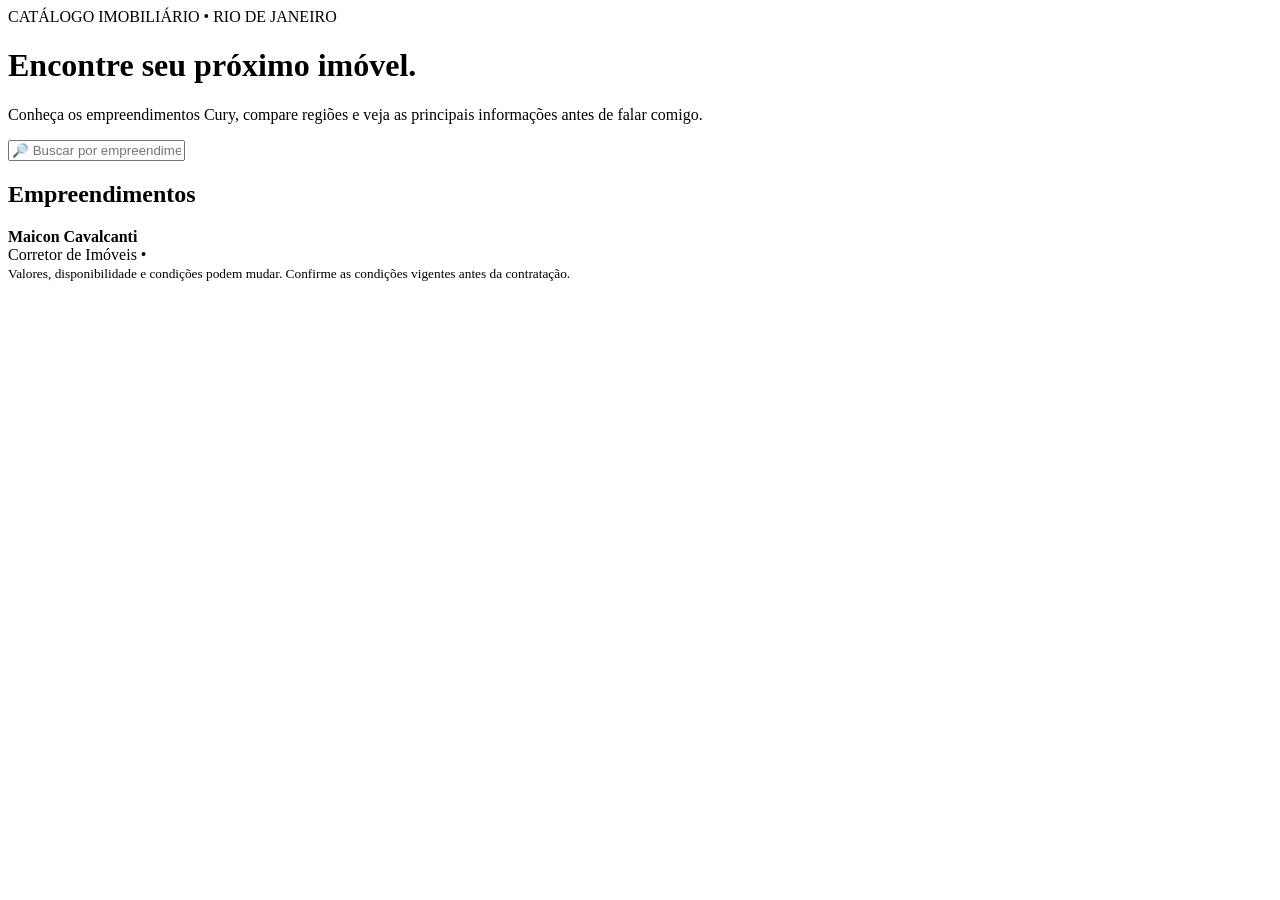
==== index.html @ d4d4936f "Add files via upload" ====
<!doctype html><html lang="pt-BR"><head>
<meta charset="utf-8"><meta name="viewport" content="width=device-width,initial-scale=1">
<title>Catálogo Cury RJ | Maicon Cavalcanti</title><meta name="description" content="Catálogo online de empreendimentos Cury no Rio de Janeiro.">
<link rel="stylesheet" href="css/style.css"></head><body>
<header class="hero"><div class="wrap"><div class="brand">CATÁLOGO IMOBILIÁRIO • RIO DE JANEIRO</div>
<h1>Encontre seu próximo imóvel.</h1><p>Conheça os empreendimentos Cury, compare regiões e veja as principais informações antes de falar comigo.</p></div></header>
<section class="search"><input id="search" placeholder="🔎 Buscar por empreendimento, região ou bairro..."><div class="filters" id="filters"></div></section>
<section class="section wrap" id="catalog"><h2>Empreendimentos</h2><div id="grid" class="grid"></div></section>
<footer><strong id="broker">Maicon Cavalcanti</strong><br>Corretor de Imóveis • <span id="phone"></span><br><small>Valores, disponibilidade e condições podem mudar. Confirme as condições vigentes antes da contratação.</small></footer>
<script src="js/data.js"></script><script src="js/app.js"></script></body></html>
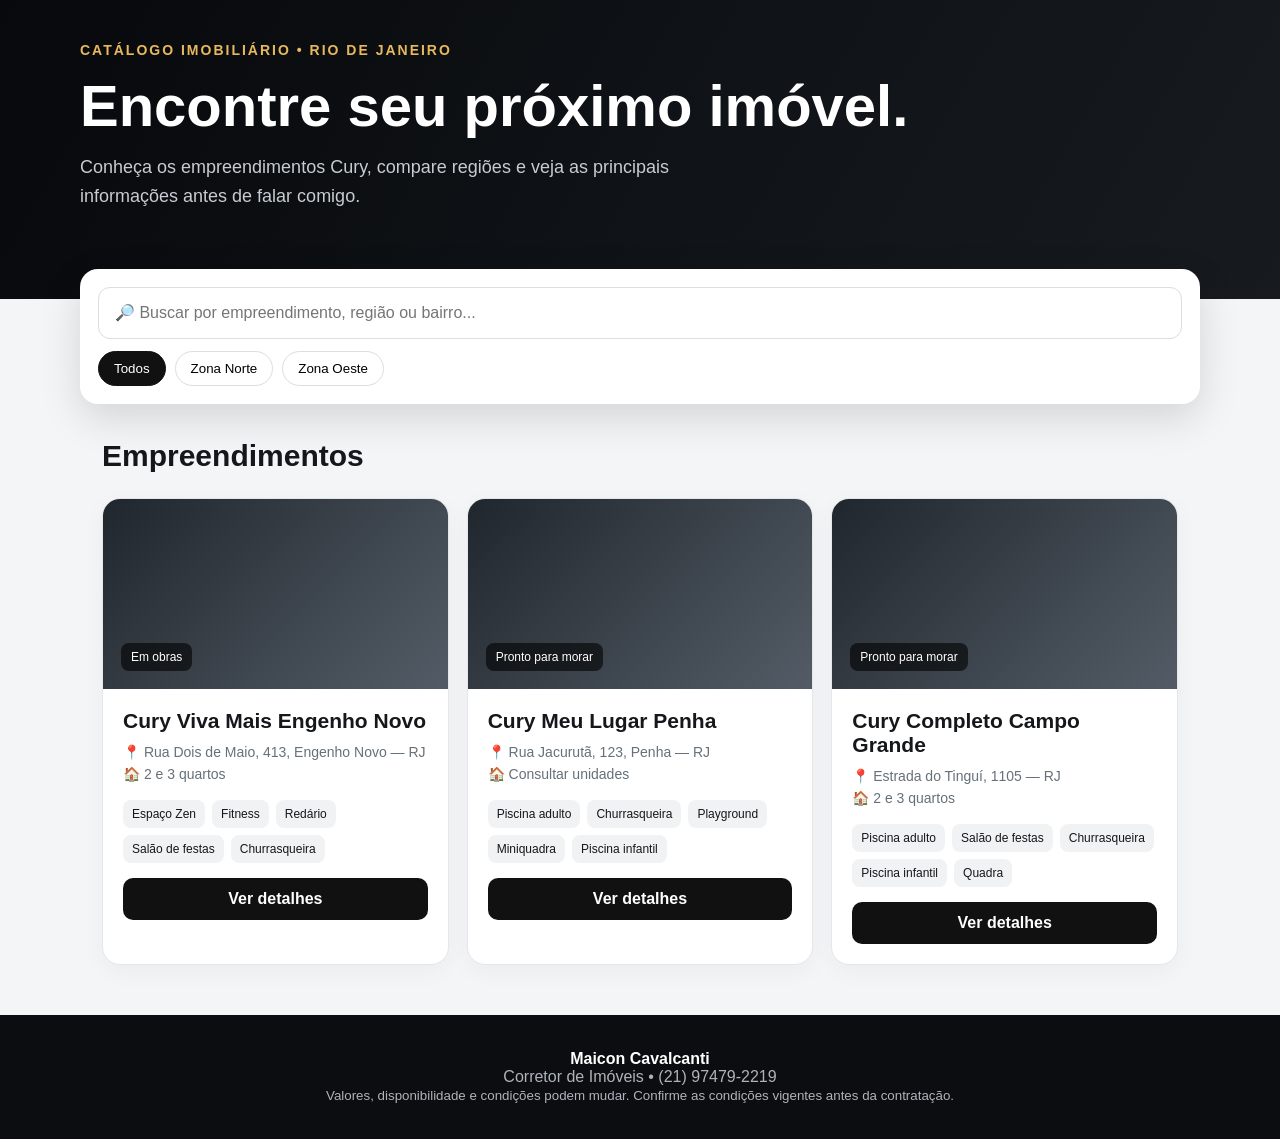
==== commit ce39babe: "Update index.html" ====
--- a/index.html
+++ b/index.html
@@ -1,10 +1,11 @@
 <!doctype html><html lang="pt-BR"><head>
 <meta charset="utf-8"><meta name="viewport" content="width=device-width,initial-scale=1">
 <title>Catálogo Cury RJ | Maicon Cavalcanti</title><meta name="description" content="Catálogo online de empreendimentos Cury no Rio de Janeiro.">
-<link rel="stylesheet" href="css/style.css"></head><body>
+<link rel="stylesheet" href="style.css"></head><body>
 <header class="hero"><div class="wrap"><div class="brand">CATÁLOGO IMOBILIÁRIO • RIO DE JANEIRO</div>
 <h1>Encontre seu próximo imóvel.</h1><p>Conheça os empreendimentos Cury, compare regiões e veja as principais informações antes de falar comigo.</p></div></header>
 <section class="search"><input id="search" placeholder="🔎 Buscar por empreendimento, região ou bairro..."><div class="filters" id="filters"></div></section>
 <section class="section wrap" id="catalog"><h2>Empreendimentos</h2><div id="grid" class="grid"></div></section>
 <footer><strong id="broker">Maicon Cavalcanti</strong><br>Corretor de Imóveis • <span id="phone"></span><br><small>Valores, disponibilidade e condições podem mudar. Confirme as condições vigentes antes da contratação.</small></footer>
-<script src="js/data.js"></script><script src="js/app.js"></script></body></html>+<script src="data.js"></script>
+<script src="app.js"></script>
--- a/style.css
+++ b/style.css
@@ -0,0 +1,9 @@
+
+:root{--bg:#0b0d10;--card:#15191f;--muted:#9ba3ad;--text:#f7f7f5;--gold:#d8a84e;--line:#262c33;--green:#20c77a}
+*{box-sizing:border-box}body{margin:0;font-family:Inter,Arial,sans-serif;background:#f4f5f7;color:#15171a}a{text-decoration:none;color:inherit}
+.hero{background:linear-gradient(120deg,#07090c,#171b20);color:#fff;padding:42px 22px 70px}.wrap{max-width:1120px;margin:auto}.brand{font-size:14px;letter-spacing:2px;color:#e7b85e;font-weight:800}.hero h1{font-size:clamp(32px,5vw,58px);margin:18px 0 10px;line-height:1.02}.hero p{color:#c7ccd3;max-width:650px;font-size:18px;line-height:1.6}
+.search{margin:-30px auto 35px;background:white;border-radius:18px;padding:18px;box-shadow:0 14px 40px #0002;position:relative;max-width:1120px}.search input{width:100%;padding:16px;border:1px solid #ddd;border-radius:12px;font-size:16px}.filters{display:flex;gap:9px;flex-wrap:wrap;margin-top:12px}.filters button{border:1px solid #ddd;background:white;border-radius:999px;padding:9px 15px;cursor:pointer}.filters button.active{background:#111;color:white;border-color:#111}
+.section{padding:0 22px 50px}.section h2{font-size:30px}.grid{display:grid;grid-template-columns:repeat(auto-fit,minmax(280px,1fr));gap:18px}.card{background:#fff;border:1px solid #e4e6e9;border-radius:18px;overflow:hidden;box-shadow:0 7px 25px #0000000a}.visual{height:190px;background:linear-gradient(135deg,#20262d,#535c66);display:flex;align-items:end;padding:18px;color:#fff}.visual span{background:#0009;padding:7px 10px;border-radius:8px;font-size:12px}.body{padding:20px}.body h3{margin:0 0 8px;font-size:21px}.meta{color:#66707a;font-size:14px;line-height:1.6}.tags{display:flex;gap:7px;flex-wrap:wrap;margin:15px 0}.tag{background:#f0f2f4;padding:7px 9px;border-radius:8px;font-size:12px}.btn{display:inline-flex;align-items:center;justify-content:center;background:#111;color:white;padding:12px 15px;border-radius:10px;font-weight:700;width:100%}
+.detail{max-width:900px;margin:35px auto;background:#fff;border-radius:20px;padding:28px;box-shadow:0 10px 35px #0001}.detail h1{font-size:38px;margin:8px 0}.back{display:inline-block;margin-bottom:20px;color:#666}.detail .feature-grid{display:grid;grid-template-columns:repeat(auto-fit,minmax(170px,1fr));gap:10px}.feature{padding:14px;background:#f5f6f7;border-radius:12px}.whats{background:var(--green);color:#062d1c;display:block;text-align:center;padding:15px;border-radius:12px;font-weight:800;margin-top:22px}
+footer{background:#0b0d10;color:#aeb4bc;padding:35px 22px;text-align:center}footer strong{color:#fff}
+@media(max-width:600px){.hero{padding-top:30px}.search{margin: -22px 14px 28px}.detail{margin:20px 14px}.detail h1{font-size:30px}}
